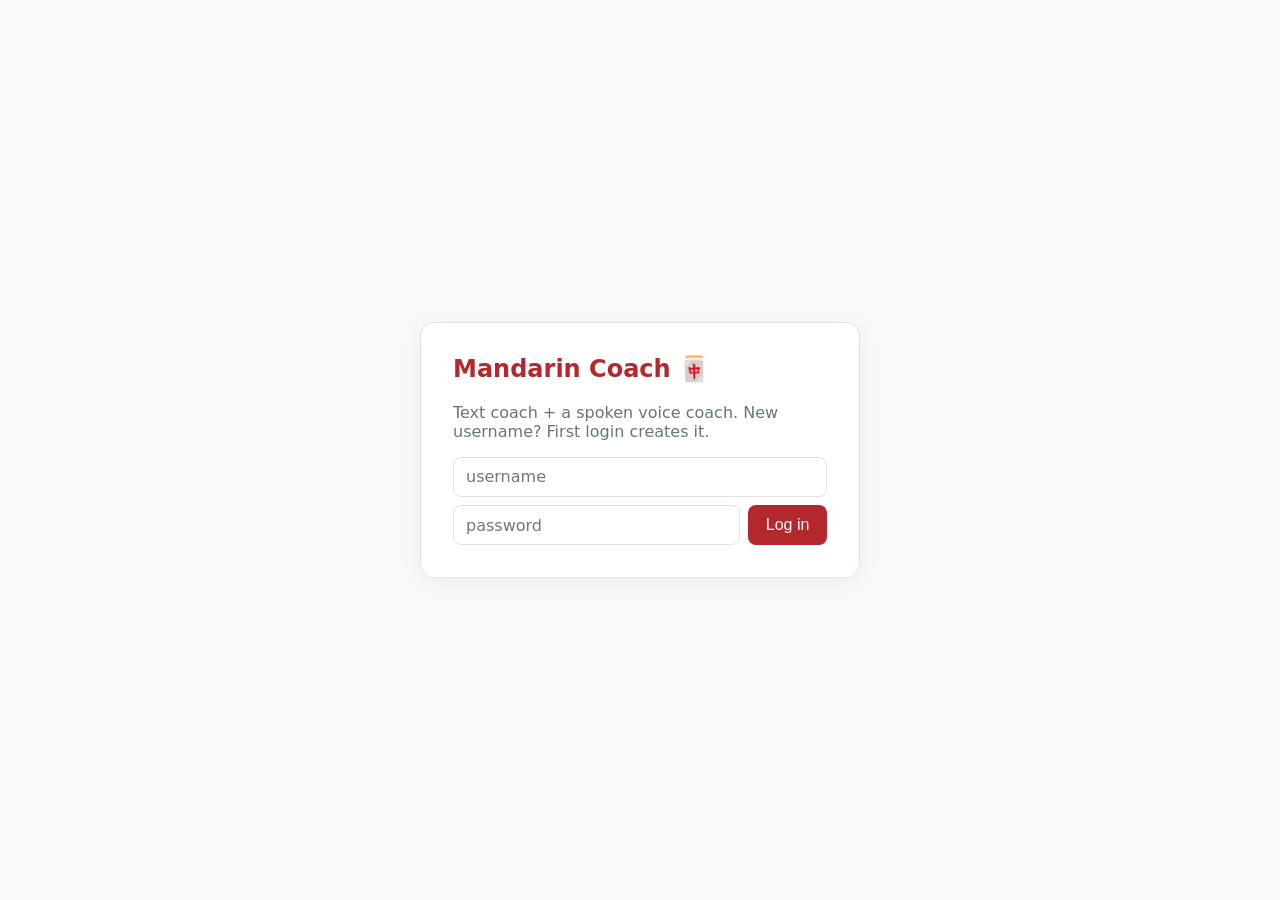
==== app/web_ui/index.html @ 213ce8c2 "Text coach: pīnyīn under the coach's Chinese (toggle) + blockquotes The voice coach shows 汉字 with pī" ====
<!doctype html>
<html lang="en">
<head>
  <meta charset="utf-8" />
  <meta name="viewport" content="width=device-width, initial-scale=1" />
  <title>Mandarin Coach</title>
  <link rel="stylesheet" href="style.css" />
</head>
<body>
  <!-- Login -->
  <section id="login-view" class="view">
    <div class="card">
      <h1>Mandarin Coach 🀄</h1>
      <p class="sub">Text coach + a spoken voice coach. New username? First login creates it.</p>
      <form id="login-form">
        <input id="username" name="username" placeholder="username" autocomplete="username" required />
        <input id="password" name="password" type="password" placeholder="password" autocomplete="current-password" required />
        <button type="submit">Log in</button>
      </form>
      <p id="login-error" class="error" hidden></p>
    </div>
  </section>

  <!-- Onboarding: HSK level -->
  <section id="onboard-view" class="view" hidden>
    <div class="card">
      <h2>Welcome! What's your current Mandarin level?</h2>
      <div class="hsk-options">
        <button data-hsk="HSK 1-2">HSK 1–2 (beginner)</button>
        <button data-hsk="HSK 3-4">HSK 3–4 (intermediate)</button>
        <button data-hsk="HSK 5-6">HSK 5–6 (advanced)</button>
        <button data-hsk="unsure">Not sure</button>
      </div>
    </div>
  </section>

  <!-- Main app -->
  <section id="app-view" class="view" hidden>
    <header>
      <span class="brand">Mandarin Coach</span>
      <nav>
        <button id="tab-pronounce" class="tab active">Pronounce</button>
        <button id="tab-coach" class="tab">Text coach</button>
        <button id="tab-voice" class="tab">Voice coach</button>
      </nav>
      <span class="spacer"></span>
      <span id="whoami" class="muted"></span>
      <button id="logout" class="link">log out</button>
    </header>

    <p id="welcome" class="welcome" hidden></p>

    <!-- Pronunciation coach (default) — compose your own sentence, get it corrected, say it -->
    <div id="pronounce-pane" class="pane">
      <div class="practice">
        <div class="practice-step">
          <label class="step-label">1. Write a sentence in Chinese — your own words.</label>
          <div class="composer">
            <textarea id="pron-input" rows="2" placeholder="e.g. 我昨天去了商店"></textarea>
            <button id="pron-check">Check</button>
          </div>
        </div>

        <div id="pron-target-box" class="practice-step" hidden>
          <label class="step-label">2. Your target — say this out loud.</label>
          <p id="pron-correction" class="correction"></p>
          <div id="pron-syllables" class="syllables"></div>
          <div class="row">
            <button id="pron-hear" class="secondary">🔊 Hear it</button>
            <button id="pron-record">● Record</button>
            <button id="pron-playback" class="secondary" hidden>▶ Hear yourself</button>
            <span id="pron-status" class="muted"></span>
          </div>
        </div>

        <div id="pron-results" class="practice-step" hidden>
          <label class="step-label">3. Your tones</label>
          <div id="pron-score" class="score"></div>
          <canvas id="pron-canvas" width="640" height="180"></canvas>
          <p class="muted canvas-legend">
            <span class="dot red"></span> you &nbsp; <span class="dot grey"></span> target —
            make your line follow the grey line
          </p>
          <div id="pron-result-syllables" class="syllables"></div>
          <p id="pron-note" class="muted"></p>
          <div id="pron-logged" class="logged-list"></div>
        </div>
      </div>
      <audio id="pron-ref-audio"></audio>
      <audio id="pron-take-audio"></audio>
    </div>

    <!-- Text coach -->
    <div id="coach-pane" class="pane" hidden>
      <div id="chat" class="transcript">
        <p class="chat-empty muted">Type a Chinese sentence to get it corrected, or ask a grammar
        question in English — “why do I need 了 here?”. Press <kbd>Enter</kbd> to send,
        <kbd>Shift</kbd>+<kbd>Enter</kbd> for a new line.</p>
      </div>
      <form id="chat-form" class="composer">
        <button id="coach-pinyin" type="button" class="pinyin-toggle" title="Show pīnyīn under the coach's Chinese">拼音</button>
        <textarea id="chat-input" rows="1" placeholder="Type Chinese to check, or ask a question…"></textarea>
        <button type="submit">Send</button>
      </form>
    </div>

    <!-- Voice partner -->
    <div id="voice-pane" class="pane" hidden>
      <div id="voice-transcript" class="transcript">
        <p class="voice-empty muted">Speak Mandarin to chat. Ask a question in English — “why was that wrong?” —
        and the coach explains it. Hold the mic or <kbd>Space</kbd> and talk; both turns show 汉字 with pīnyīn underneath.</p>
      </div>
      <div class="voice-dock">
        <button id="record-btn" class="mic" aria-label="Hold to speak">🎙️</button>
        <div class="voice-meta">
          <span id="voice-status" class="muted">Hold the mic or <kbd>Space</kbd> to speak · release to send</span>
          <div id="voice-mode" class="seg" role="group" aria-label="Response mode"
               title="Auto routes English questions to the coach; Chat always converses; Coach always explains.">
            <button type="button" data-mode="auto" class="on">Auto</button>
            <button type="button" data-mode="converse">Chat</button>
            <button type="button" data-mode="coach">Coach</button>
          </div>
          <button id="voice-reset" class="link">reset conversation</button>
        </div>
      </div>
      <audio id="reply-audio" autoplay></audio>
    </div>
  </section>

  <script src="app.js"></script>
  <script src="practice.js"></script>
</body>
</html>
---- app/web_ui/style.css ----
:root {
  --bg: #faf9f6; --fg: #1f2328; --muted: #6a737d; --accent: #b3282d;
  --user: #eef4ff; --assistant: #fff3f0; --border: #e2e2e2; --card: #fff;
}
* { box-sizing: border-box; }
/* The views use ID selectors with `display: flex`, which override the UA default
   `[hidden] { display: none }`. Without this, show()'s hidden toggle has no visual
   effect and all three views stack (each min-height:100vh) — the login card sits on
   top and the real view is a full screen below it. Force hidden to actually hide. */
[hidden] { display: none !important; }
body { margin: 0; font-family: system-ui, -apple-system, "Segoe UI", Roboto, sans-serif; background: var(--bg); color: var(--fg); }
.view { min-height: 100vh; }
.muted { color: var(--muted); font-size: 0.85rem; }
.error { color: var(--accent); }
.link { background: none; border: none; color: var(--accent); cursor: pointer; text-decoration: underline; font-size: 0.85rem; }

/* Login / onboard cards */
#login-view, #onboard-view { display: flex; align-items: center; justify-content: center; padding: 1rem; }
.card { background: var(--card); border: 1px solid var(--border); border-radius: 14px; padding: 2rem; max-width: 440px; width: 100%; box-shadow: 0 4px 24px rgba(0,0,0,0.05); }
.card h1 { color: var(--accent); margin-top: 0; }
.sub { color: var(--muted); }
form { display: flex; gap: 0.5rem; flex-wrap: wrap; }
input, textarea { flex: 1 1 12rem; padding: 0.6rem 0.75rem; border: 1px solid var(--border); border-radius: 8px; font-size: 1rem; font-family: inherit; }
button { padding: 0.6rem 1.1rem; border: none; border-radius: 8px; background: var(--accent); color: #fff; font-size: 1rem; cursor: pointer; }
button:disabled { opacity: 0.5; cursor: default; }
.hsk-options { display: flex; flex-direction: column; gap: 0.6rem; margin-top: 1rem; }
.hsk-options button { background: #f4f4f4; color: var(--fg); border: 1px solid var(--border); }

/* App shell */
#app-view { display: flex; flex-direction: column; height: 100vh; }
header { display: flex; align-items: center; gap: 0.75rem; padding: 0.6rem 1rem; border-bottom: 1px solid var(--border); background: var(--card); }
.brand { font-weight: 600; color: var(--accent); }
nav { display: flex; gap: 0.25rem; }
.tab { background: transparent; color: var(--fg); padding: 0.4rem 0.8rem; border-radius: 8px; font-size: 0.9rem; }
.tab.active { background: var(--accent); color: #fff; }
.spacer { flex: 1; }
.welcome { margin: 0; padding: 0.6rem 1rem; background: #fff8e6; border-bottom: 1px solid var(--border); font-size: 0.9rem; }

.pane { flex: 1; display: flex; flex-direction: column; min-height: 0; }
.transcript { flex: 1; overflow-y: auto; padding: 1rem; display: flex; flex-direction: column; gap: 0.6rem; max-width: 820px; width: 100%; margin: 0 auto; }
.composer { display: flex; gap: 0.5rem; padding: 0.75rem 1rem; border-top: 1px solid var(--border); background: var(--card); max-width: 820px; width: 100%; margin: 0 auto; align-items: center; }
.composer textarea { resize: none; }

/* 拼音 toggle in the coach composer — off looks like a chip, on lights up like a tab. */
.pinyin-toggle { flex: 0 0 auto; background: var(--card); color: var(--muted); border: 1px solid var(--border); padding: 0.5rem 0.7rem; border-radius: 8px; font-size: 0.95rem; }
.pinyin-toggle.on { background: var(--accent); color: #fff; border-color: var(--accent); }

.turn { padding: 0.6rem 0.85rem; border-radius: 10px; border: 1px solid var(--border); max-width: 90%; }
.turn.user { background: var(--user); align-self: flex-end; }
.turn.assistant { background: var(--assistant); align-self: flex-start; }
.turn .role { font-size: 0.7rem; text-transform: uppercase; color: var(--muted); letter-spacing: 0.05em; }
.turn .body { line-height: 1.5; white-space: pre-wrap; }
.turn .logged { font-size: 0.75rem; color: var(--accent); margin-top: 0.35rem; }

/* Text-coach empty state — mirrors the voice pane's intro so the tab isn't a blank void. */
.chat-empty { text-align: center; margin: auto; max-width: 34rem; line-height: 1.7; }

/* "Thinking" indicator: three dots that fade in sequence while the coach replies. */
.typing { display: inline-flex; gap: 0.28rem; align-items: center; padding: 0.15rem 0; }
.typing span { width: 0.42rem; height: 0.42rem; border-radius: 50%; background: var(--muted); opacity: 0.35; animation: typing-blink 1.2s infinite ease-in-out; }
.typing span:nth-child(2) { animation-delay: 0.2s; }
.typing span:nth-child(3) { animation-delay: 0.4s; }
@keyframes typing-blink { 0%, 60%, 100% { opacity: 0.3; } 30% { opacity: 1; } }

/* Markdown-rendered coach replies. Block elements own their spacing, so drop the
   pre-wrap that plain-text turns use. Tight first/last margins keep the bubble snug. */
.turn .body.md { white-space: normal; }
.turn .body.md > :first-child { margin-top: 0; }
.turn .body.md > :last-child { margin-bottom: 0; }
.turn .body.md p { margin: 0 0 0.6rem; }
.turn .body.md ul, .turn .body.md ol { margin: 0.3rem 0 0.6rem; padding-left: 1.4rem; }
.turn .body.md li { margin: 0.15rem 0; }
.turn .body.md li::marker { color: var(--muted); }
.turn .body.md h3, .turn .body.md h4 { margin: 0.7rem 0 0.35rem; line-height: 1.3; }
.turn .body.md h3 { font-size: 1.05rem; }
.turn .body.md h4 { font-size: 0.95rem; }
.turn .body.md strong { font-weight: 650; }
.turn .body.md a { color: var(--accent); }
.turn .body.md code { font-family: ui-monospace, Menlo, monospace; font-size: 0.9em; background: #f0f0f0; border-radius: 4px; padding: 0.05rem 0.3rem; }
.turn .body.md pre { background: #f5f5f5; border: 1px solid var(--border); border-radius: 8px; padding: 0.6rem 0.75rem; overflow-x: auto; margin: 0.4rem 0 0.6rem; }
.turn .body.md pre code { background: none; padding: 0; font-size: 0.85em; }
/* pīnyīn under the coach's 汉字 (ruby). Extra line-height only when it's on, so stacked
   pinyin never collides with the line above; code/pre keep their verbatim look. */
.turn .body.md.pinyin { line-height: 2.0; }
.turn .body.md ruby { ruby-position: under; -webkit-ruby-position: under; }
.turn .body.md rt { font-size: 0.62em; color: var(--muted); font-weight: 400; letter-spacing: 0.02em; }
.turn .body.md hr { border: none; border-top: 1px solid var(--border); margin: 0.8rem 0; }
.turn .body.md blockquote { margin: 0.4rem 0 0.6rem; padding: 0.15rem 0 0.15rem 0.8rem; border-left: 3px solid var(--border); }
.turn .body.md blockquote p { margin: 0.15rem 0; }
/* Tables scroll inside their own box so a wide one never widens the chat bubble. */
.turn .body.md table { display: block; overflow-x: auto; border-collapse: collapse; margin: 0.4rem 0 0.7rem; font-size: 0.92em; }
.turn .body.md th, .turn .body.md td { border: 1px solid var(--border); padding: 0.35rem 0.6rem; text-align: left; vertical-align: top; }
.turn .body.md thead th { background: #f5f0ee; font-weight: 650; }
.turn .body.md tbody tr:nth-child(even) { background: rgba(0,0,0,0.02); }

/* 汉字 with pīnyīn underneath each character (ruby). Extra line-height so stacked
   ruby lines never collide when a bubble wraps to multiple rows. */
.turn .body.ruby { font-size: 1.35rem; line-height: 2.5; white-space: normal; }
.turn .body.ruby ruby { ruby-position: under; -webkit-ruby-position: under; margin: 0 0.03em; }
.turn .body.ruby rt { font-size: 0.6em; color: var(--muted); font-weight: 400; letter-spacing: 0.02em; }

/* Voice partner dock — a big hold-to-talk mic */
.voice-empty { text-align: center; margin: auto; max-width: 32rem; line-height: 1.7; }
.voice-dock { display: flex; flex-direction: column; align-items: center; gap: 0.5rem; padding: 1rem; border-top: 1px solid var(--border); background: var(--card); }
button.mic { width: 76px; height: 76px; border-radius: 50%; font-size: 1.9rem; padding: 0; display: grid; place-items: center; box-shadow: 0 3px 10px rgba(179,40,45,0.28); user-select: none; touch-action: none; transition: transform 0.08s ease; }
button.mic:active { transform: scale(0.94); }
button.mic.recording { animation: mic-pulse 1.1s ease-in-out infinite; }
@keyframes mic-pulse { 0%, 100% { box-shadow: 0 0 0 0 rgba(179,40,45,0.5); } 50% { box-shadow: 0 0 0 14px rgba(179,40,45,0); } }
.voice-meta { display: flex; align-items: center; gap: 0.85rem; flex-wrap: wrap; justify-content: center; }

/* Response-mode toggle (Auto / Chat / Coach). */
.seg { display: inline-flex; border: 1px solid var(--border); border-radius: 999px; overflow: hidden; }
.seg button { background: var(--card); border: none; padding: 0.2rem 0.7rem; font-size: 0.8rem; color: var(--muted); cursor: pointer; }
.seg button + button { border-left: 1px solid var(--border); }
.seg button.on { background: var(--accent); color: #fff; }

/* Coach (explanation) turns: English prose, so drop the big ruby line-height and mark them. */
.turn.coach { border-left: 3px solid var(--accent); background: var(--card); }
.turn.coach .body.ruby { font-size: 1rem; line-height: 1.6; }
.turn.coach .body.ruby rt { font-size: 0.72em; }
kbd { font-family: ui-monospace, Menlo, monospace; font-size: 0.75rem; background: #f0f0f0; border: 1px solid var(--border); border-bottom-width: 2px; border-radius: 5px; padding: 0.05rem 0.35rem; color: var(--fg); }

/* Pronunciation coach */
#pronounce-pane { overflow-y: auto; }
.practice { max-width: 820px; width: 100%; margin: 0 auto; padding: 1rem; display: flex; flex-direction: column; gap: 1.25rem; }
.practice-step { display: flex; flex-direction: column; gap: 0.6rem; }
.step-label { font-weight: 600; font-size: 0.9rem; color: var(--muted); }
.practice .row { display: flex; align-items: center; gap: 0.6rem; flex-wrap: wrap; }
button.secondary { background: #f4f4f4; color: var(--fg); border: 1px solid var(--border); }
#pron-record.recording { background: #555; }
.correction { font-size: 1.15rem; margin: 0; }

.syllables { display: flex; flex-wrap: wrap; gap: 0.5rem; }
.syl { border: 1px solid var(--border); border-radius: 10px; padding: 0.4rem 0.7rem; text-align: center; min-width: 3.2rem; }
.syl .h { font-size: 1.4rem; line-height: 1.2; }
.syl .p { font-size: 0.8rem; color: var(--muted); }
.syl.good { background: #eaf7ee; border-color: #9bd6ac; }
.syl.weak { background: #fff6e5; border-color: #f0cd7a; }
.syl.bad  { background: #fdecec; border-color: #e6a3a3; }
.syl.bad .p { color: var(--accent); }

.score { font-size: 1.3rem; font-weight: 700; color: var(--accent); }
#pron-canvas { width: 100%; max-width: 640px; height: 180px; background: #fff; border: 1px solid var(--border); border-radius: 8px; }
.canvas-legend .dot { display: inline-block; width: 0.7rem; height: 0.7rem; border-radius: 50%; vertical-align: middle; }
.canvas-legend .dot.red { background: #b3282d; }
.canvas-legend .dot.grey { background: #9aa1a8; }
.logged-list { display: flex; flex-direction: column; gap: 0.3rem; }
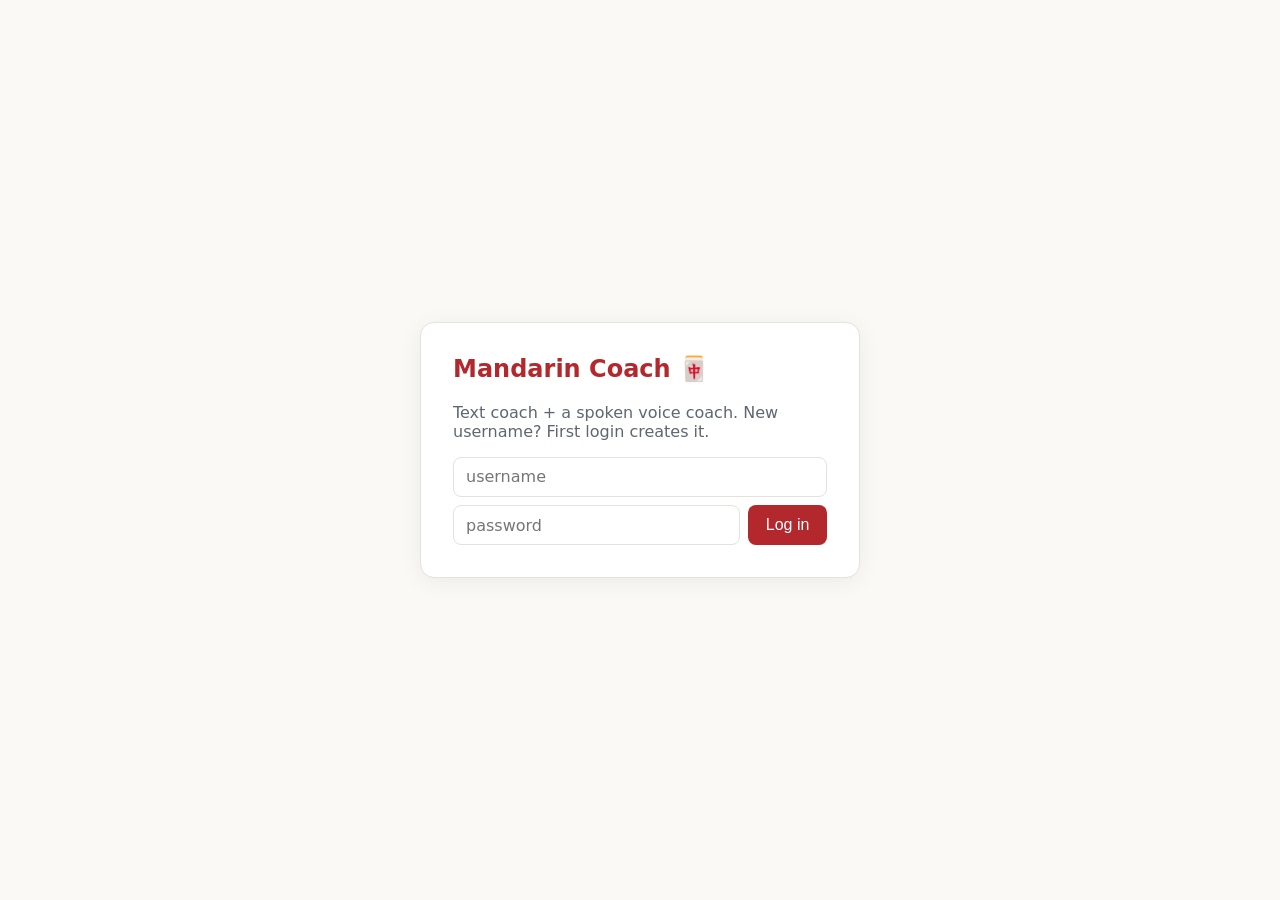
==== commit 7efb7af1: "UI foundation: design tokens, dark mode, a11y + responsive pass Refactor all colours into a light/da" ====
--- a/app/web_ui/index.html
+++ b/app/web_ui/index.html
@@ -5,6 +5,14 @@
   <meta name="viewport" content="width=device-width, initial-scale=1" />
   <title>Mandarin Coach</title>
   <link rel="stylesheet" href="style.css" />
+  <!-- Apply a saved theme before first paint so there's no light->dark flash. No saved
+       choice => leave it to the CSS prefers-color-scheme default. -->
+  <script>
+    (function () {
+      var t = localStorage.getItem("theme");
+      if (t === "dark" || t === "light") document.documentElement.setAttribute("data-theme", t);
+    })();
+  </script>
 </head>
 <body>
   <!-- Login -->
@@ -45,10 +53,19 @@
       </nav>
       <span class="spacer"></span>
       <span id="whoami" class="muted"></span>
+      <button id="theme-toggle" class="icon-btn" title="Toggle light / dark" aria-label="Toggle light or dark theme">🌙</button>
       <button id="logout" class="link">log out</button>
     </header>
 
-    <p id="welcome" class="welcome" hidden></p>
+    <!-- Top bar: welcome stat (left) + the pīnyīn switch (right, Text-coach tab only). -->
+    <div id="topbar" class="topbar" hidden>
+      <p id="welcome" class="welcome-text" hidden></p>
+      <button id="coach-pinyin" type="button" class="pinyin-switch on" role="switch" aria-checked="true" hidden
+              title="Show pīnyīn (pronunciation) under the coach's Chinese">
+        <span class="ps-label">拼音 Show pīnyīn</span>
+        <span class="ps-track"><span class="ps-knob"></span></span>
+      </button>
+    </div>
 
     <!-- Pronunciation coach (default) — compose your own sentence, get it corrected, say it -->
     <div id="pronounce-pane" class="pane">
@@ -98,7 +115,6 @@
         <kbd>Shift</kbd>+<kbd>Enter</kbd> for a new line.</p>
       </div>
       <form id="chat-form" class="composer">
-        <button id="coach-pinyin" type="button" class="pinyin-toggle" title="Show pīnyīn under the coach's Chinese">拼音</button>
         <textarea id="chat-input" rows="1" placeholder="Type Chinese to check, or ask a question…"></textarea>
         <button type="submit">Send</button>
       </form>
--- a/app/web_ui/style.css
+++ b/app/web_ui/style.css
@@ -1,30 +1,81 @@
+/* ---------------------------------------------------------------------------
+   Design tokens. Light is the default in :root; dark is applied either by the
+   OS (prefers-color-scheme) when the user hasn't chosen, or explicitly via a
+   data-theme attribute the header toggle stamps on <html> (which wins both ways).
+--------------------------------------------------------------------------- */
 :root {
-  --bg: #faf9f6; --fg: #1f2328; --muted: #6a737d; --accent: #b3282d;
-  --user: #eef4ff; --assistant: #fff3f0; --border: #e2e2e2; --card: #fff;
-}
+  /* surfaces */
+  --bg: #faf9f6; --card: #ffffff; --surface: #f3f1ec; --border: #e4e2dd;
+  --stripe: rgba(0,0,0,0.02); --code-bg: #f0eeea; --shadow: rgba(0,0,0,0.06);
+  /* text */
+  --fg: #1f2328; --muted: #5f6670;
+  /* brand */
+  --accent: #b3282d; --accent-fg: #ffffff; --accent-weak: #fbeceb;
+  /* chat bubbles */
+  --user: var(--accent-weak); --assistant: #ffffff;
+  /* controls */
+  --track-off: #d0d0d0; --knob: #ffffff;
+  /* pronunciation status */
+  --good-bg: #eaf7ee; --good-border: #9bd6ac;
+  --weak-bg: #fff6e5; --weak-border: #f0cd7a;
+  --bad-bg: #fdecec;  --bad-border: #e6a3a3;
+}
+/* Dark tokens, factored once and applied to both the OS-auto case (no explicit
+   choice) and the explicit data-theme="dark" case. */
+@media (prefers-color-scheme: dark) {
+  :root:not([data-theme]) {
+    --bg: #15171c; --card: #1e2128; --surface: #262a31; --border: #333842;
+    --stripe: rgba(255,255,255,0.03); --code-bg: #2a2e35; --shadow: rgba(0,0,0,0.4);
+    --fg: #e6e8eb; --muted: #9aa1ab;
+    --accent: #e0565b; --accent-fg: #ffffff; --accent-weak: #38242a;
+    --assistant: #1e2128;
+    --track-off: #454b55; --knob: #e6e8eb;
+    --good-bg: #17301f; --good-border: #2f6b45;
+    --weak-bg: #322b18; --weak-border: #6f5f2a;
+    --bad-bg: #331f20;  --bad-border: #6f3a3d;
+  }
+}
+:root[data-theme="dark"] {
+  --bg: #15171c; --card: #1e2128; --surface: #262a31; --border: #333842;
+  --stripe: rgba(255,255,255,0.03); --code-bg: #2a2e35; --shadow: rgba(0,0,0,0.4);
+  --fg: #e6e8eb; --muted: #9aa1ab;
+  --accent: #e0565b; --accent-fg: #ffffff; --accent-weak: #38242a;
+  --assistant: #1e2128;
+  --track-off: #454b55; --knob: #e6e8eb;
+  --good-bg: #17301f; --good-border: #2f6b45;
+  --weak-bg: #322b18; --weak-border: #6f5f2a;
+  --bad-bg: #331f20;  --bad-border: #6f3a3d;
+}
+
 * { box-sizing: border-box; }
 /* The views use ID selectors with `display: flex`, which override the UA default
    `[hidden] { display: none }`. Without this, show()'s hidden toggle has no visual
    effect and all three views stack (each min-height:100vh) — the login card sits on
    top and the real view is a full screen below it. Force hidden to actually hide. */
 [hidden] { display: none !important; }
+html { color-scheme: light dark; }
 body { margin: 0; font-family: system-ui, -apple-system, "Segoe UI", Roboto, sans-serif; background: var(--bg); color: var(--fg); }
 .view { min-height: 100vh; }
 .muted { color: var(--muted); font-size: 0.85rem; }
 .error { color: var(--accent); }
 .link { background: none; border: none; color: var(--accent); cursor: pointer; text-decoration: underline; font-size: 0.85rem; }
 
+/* Keyboard focus: a clear ring for everything interactive (mouse clicks stay clean
+   via :focus-visible). Sits above accent-filled buttons where a default outline vanishes. */
+:focus-visible { outline: 2px solid var(--accent); outline-offset: 2px; border-radius: 4px; }
+button:focus-visible, .tab:focus-visible, .seg button:focus-visible { outline-offset: 3px; }
+
 /* Login / onboard cards */
 #login-view, #onboard-view { display: flex; align-items: center; justify-content: center; padding: 1rem; }
-.card { background: var(--card); border: 1px solid var(--border); border-radius: 14px; padding: 2rem; max-width: 440px; width: 100%; box-shadow: 0 4px 24px rgba(0,0,0,0.05); }
+.card { background: var(--card); border: 1px solid var(--border); border-radius: 14px; padding: 2rem; max-width: 440px; width: 100%; box-shadow: 0 4px 24px var(--shadow); }
 .card h1 { color: var(--accent); margin-top: 0; }
 .sub { color: var(--muted); }
 form { display: flex; gap: 0.5rem; flex-wrap: wrap; }
-input, textarea { flex: 1 1 12rem; padding: 0.6rem 0.75rem; border: 1px solid var(--border); border-radius: 8px; font-size: 1rem; font-family: inherit; }
-button { padding: 0.6rem 1.1rem; border: none; border-radius: 8px; background: var(--accent); color: #fff; font-size: 1rem; cursor: pointer; }
+input, textarea { flex: 1 1 12rem; padding: 0.6rem 0.75rem; border: 1px solid var(--border); border-radius: 8px; font-size: 1rem; font-family: inherit; background: var(--card); color: var(--fg); }
+button { padding: 0.6rem 1.1rem; border: none; border-radius: 8px; background: var(--accent); color: var(--accent-fg); font-size: 1rem; cursor: pointer; }
 button:disabled { opacity: 0.5; cursor: default; }
 .hsk-options { display: flex; flex-direction: column; gap: 0.6rem; margin-top: 1rem; }
-.hsk-options button { background: #f4f4f4; color: var(--fg); border: 1px solid var(--border); }
+.hsk-options button { background: var(--surface); color: var(--fg); border: 1px solid var(--border); }
 
 /* App shell */
 #app-view { display: flex; flex-direction: column; height: 100vh; }
@@ -32,25 +83,43 @@
 .brand { font-weight: 600; color: var(--accent); }
 nav { display: flex; gap: 0.25rem; }
 .tab { background: transparent; color: var(--fg); padding: 0.4rem 0.8rem; border-radius: 8px; font-size: 0.9rem; }
-.tab.active { background: var(--accent); color: #fff; }
+.tab.active { background: var(--accent); color: var(--accent-fg); }
 .spacer { flex: 1; }
-.welcome { margin: 0; padding: 0.6rem 1rem; background: #fff8e6; border-bottom: 1px solid var(--border); font-size: 0.9rem; }
+/* Theme (light/dark) toggle — an icon button in the header meta. */
+.icon-btn { background: transparent; color: var(--muted); border: 1px solid var(--border); border-radius: 8px; padding: 0.3rem 0.5rem; font-size: 1rem; line-height: 1; cursor: pointer; }
+.icon-btn:hover { color: var(--fg); }
 
 .pane { flex: 1; display: flex; flex-direction: column; min-height: 0; }
 .transcript { flex: 1; overflow-y: auto; padding: 1rem; display: flex; flex-direction: column; gap: 0.6rem; max-width: 820px; width: 100%; margin: 0 auto; }
-.composer { display: flex; gap: 0.5rem; padding: 0.75rem 1rem; border-top: 1px solid var(--border); background: var(--card); max-width: 820px; width: 100%; margin: 0 auto; align-items: center; }
-.composer textarea { resize: none; }
-
-/* 拼音 toggle in the coach composer — off looks like a chip, on lights up like a tab. */
-.pinyin-toggle { flex: 0 0 auto; background: var(--card); color: var(--muted); border: 1px solid var(--border); padding: 0.5rem 0.7rem; border-radius: 8px; font-size: 0.95rem; }
-.pinyin-toggle.on { background: var(--accent); color: #fff; border-color: var(--accent); }
-
-.turn { padding: 0.6rem 0.85rem; border-radius: 10px; border: 1px solid var(--border); max-width: 90%; }
+.composer { display: flex; gap: 0.5rem; padding: 0.75rem 1rem; border-top: 1px solid var(--border); background: var(--card); max-width: 820px; width: 100%; margin: 0 auto; align-items: flex-end; }
+.composer textarea { resize: none; max-height: 40vh; overflow-y: auto; }
+
+/* Top bar: welcome stat on the left, pīnyīn switch pushed to the right. */
+.topbar { display: flex; align-items: center; gap: 0.75rem; padding: 0.4rem 1rem; background: var(--surface); border-bottom: 1px solid var(--border); }
+.topbar .welcome-text { margin: 0; font-size: 0.9rem; }
+.topbar .pinyin-switch { margin-left: auto; }
+
+/* 拼音 switch: a labelled on/off toggle so it's obvious it shows/hides pronunciation. */
+.pinyin-switch { display: inline-flex; align-items: center; gap: 0.5rem; background: transparent; border: none; padding: 0.2rem 0.3rem; cursor: pointer; font-size: 0.9rem; }
+.pinyin-switch .ps-label { color: var(--muted); font-weight: 600; transition: color 0.15s ease; }
+.pinyin-switch.on .ps-label { color: var(--accent); }
+.pinyin-switch .ps-track { position: relative; flex: 0 0 auto; width: 38px; height: 22px; border-radius: 999px; background: var(--track-off); transition: background 0.15s ease; }
+.pinyin-switch.on .ps-track { background: var(--accent); }
+.pinyin-switch .ps-knob { position: absolute; top: 2px; left: 2px; width: 18px; height: 18px; border-radius: 50%; background: var(--knob); box-shadow: 0 1px 2px rgba(0,0,0,0.3); transition: transform 0.15s ease; }
+.pinyin-switch.on .ps-knob { transform: translateX(16px); }
+
+.turn { padding: 0.6rem 0.85rem; border-radius: 10px; border: 1px solid var(--border); max-width: 90%; position: relative; }
 .turn.user { background: var(--user); align-self: flex-end; }
 .turn.assistant { background: var(--assistant); align-self: flex-start; }
 .turn .role { font-size: 0.7rem; text-transform: uppercase; color: var(--muted); letter-spacing: 0.05em; }
 .turn .body { line-height: 1.5; white-space: pre-wrap; }
-.turn .logged { font-size: 0.75rem; color: var(--accent); margin-top: 0.35rem; }
+
+/* Shared "logged to your error corpus" chip — used by the chat, pronounce and voice panes. */
+.logged { font-size: 0.75rem; color: var(--accent); margin-top: 0.35rem; }
+
+/* Copy button on coach replies — subtle until the bubble is hovered. */
+.copy-btn { position: absolute; top: 0.35rem; right: 0.4rem; background: var(--surface); color: var(--muted); border: 1px solid var(--border); border-radius: 6px; font-size: 0.7rem; padding: 0.1rem 0.4rem; cursor: pointer; opacity: 0; transition: opacity 0.12s ease; }
+.turn:hover .copy-btn, .copy-btn:focus-visible { opacity: 1; }
 
 /* Text-coach empty state — mirrors the voice pane's intro so the tab isn't a blank void. */
 .chat-empty { text-align: center; margin: auto; max-width: 34rem; line-height: 1.7; }
@@ -76,8 +145,8 @@
 .turn .body.md h4 { font-size: 0.95rem; }
 .turn .body.md strong { font-weight: 650; }
 .turn .body.md a { color: var(--accent); }
-.turn .body.md code { font-family: ui-monospace, Menlo, monospace; font-size: 0.9em; background: #f0f0f0; border-radius: 4px; padding: 0.05rem 0.3rem; }
-.turn .body.md pre { background: #f5f5f5; border: 1px solid var(--border); border-radius: 8px; padding: 0.6rem 0.75rem; overflow-x: auto; margin: 0.4rem 0 0.6rem; }
+.turn .body.md code { font-family: ui-monospace, Menlo, monospace; font-size: 0.9em; background: var(--code-bg); border-radius: 4px; padding: 0.05rem 0.3rem; }
+.turn .body.md pre { background: var(--code-bg); border: 1px solid var(--border); border-radius: 8px; padding: 0.6rem 0.75rem; overflow-x: auto; margin: 0.4rem 0 0.6rem; }
 .turn .body.md pre code { background: none; padding: 0; font-size: 0.85em; }
 /* pīnyīn under the coach's 汉字 (ruby). Extra line-height only when it's on, so stacked
    pinyin never collides with the line above; code/pre keep their verbatim look. */
@@ -90,8 +159,8 @@
 /* Tables scroll inside their own box so a wide one never widens the chat bubble. */
 .turn .body.md table { display: block; overflow-x: auto; border-collapse: collapse; margin: 0.4rem 0 0.7rem; font-size: 0.92em; }
 .turn .body.md th, .turn .body.md td { border: 1px solid var(--border); padding: 0.35rem 0.6rem; text-align: left; vertical-align: top; }
-.turn .body.md thead th { background: #f5f0ee; font-weight: 650; }
-.turn .body.md tbody tr:nth-child(even) { background: rgba(0,0,0,0.02); }
+.turn .body.md thead th { background: var(--surface); font-weight: 650; }
+.turn .body.md tbody tr:nth-child(even) { background: var(--stripe); }
 
 /* 汉字 with pīnyīn underneath each character (ruby). Extra line-height so stacked
    ruby lines never collide when a bubble wraps to multiple rows. */
@@ -112,13 +181,13 @@
 .seg { display: inline-flex; border: 1px solid var(--border); border-radius: 999px; overflow: hidden; }
 .seg button { background: var(--card); border: none; padding: 0.2rem 0.7rem; font-size: 0.8rem; color: var(--muted); cursor: pointer; }
 .seg button + button { border-left: 1px solid var(--border); }
-.seg button.on { background: var(--accent); color: #fff; }
+.seg button.on { background: var(--accent); color: var(--accent-fg); }
 
 /* Coach (explanation) turns: English prose, so drop the big ruby line-height and mark them. */
 .turn.coach { border-left: 3px solid var(--accent); background: var(--card); }
 .turn.coach .body.ruby { font-size: 1rem; line-height: 1.6; }
 .turn.coach .body.ruby rt { font-size: 0.72em; }
-kbd { font-family: ui-monospace, Menlo, monospace; font-size: 0.75rem; background: #f0f0f0; border: 1px solid var(--border); border-bottom-width: 2px; border-radius: 5px; padding: 0.05rem 0.35rem; color: var(--fg); }
+kbd { font-family: ui-monospace, Menlo, monospace; font-size: 0.75rem; background: var(--code-bg); border: 1px solid var(--border); border-bottom-width: 2px; border-radius: 5px; padding: 0.05rem 0.35rem; color: var(--fg); }
 
 /* Pronunciation coach */
 #pronounce-pane { overflow-y: auto; }
@@ -126,22 +195,63 @@
 .practice-step { display: flex; flex-direction: column; gap: 0.6rem; }
 .step-label { font-weight: 600; font-size: 0.9rem; color: var(--muted); }
 .practice .row { display: flex; align-items: center; gap: 0.6rem; flex-wrap: wrap; }
-button.secondary { background: #f4f4f4; color: var(--fg); border: 1px solid var(--border); }
-#pron-record.recording { background: #555; }
+button.secondary { background: var(--surface); color: var(--fg); border: 1px solid var(--border); }
 .correction { font-size: 1.15rem; margin: 0; }
 
 .syllables { display: flex; flex-wrap: wrap; gap: 0.5rem; }
 .syl { border: 1px solid var(--border); border-radius: 10px; padding: 0.4rem 0.7rem; text-align: center; min-width: 3.2rem; }
 .syl .h { font-size: 1.4rem; line-height: 1.2; }
 .syl .p { font-size: 0.8rem; color: var(--muted); }
-.syl.good { background: #eaf7ee; border-color: #9bd6ac; }
-.syl.weak { background: #fff6e5; border-color: #f0cd7a; }
-.syl.bad  { background: #fdecec; border-color: #e6a3a3; }
+.syl.good { background: var(--good-bg); border-color: var(--good-border); }
+.syl.weak { background: var(--weak-bg); border-color: var(--weak-border); }
+.syl.bad  { background: var(--bad-bg); border-color: var(--bad-border); }
 .syl.bad .p { color: var(--accent); }
 
 .score { font-size: 1.3rem; font-weight: 700; color: var(--accent); }
-#pron-canvas { width: 100%; max-width: 640px; height: 180px; background: #fff; border: 1px solid var(--border); border-radius: 8px; }
+#pron-canvas { width: 100%; max-width: 640px; height: 180px; background: var(--card); border: 1px solid var(--border); border-radius: 8px; }
 .canvas-legend .dot { display: inline-block; width: 0.7rem; height: 0.7rem; border-radius: 50%; vertical-align: middle; }
-.canvas-legend .dot.red { background: #b3282d; }
+.canvas-legend .dot.red { background: var(--accent); }
 .canvas-legend .dot.grey { background: #9aa1a8; }
 .logged-list { display: flex; flex-direction: column; gap: 0.3rem; }
+
+/* Progress / errors dashboard */
+#progress-pane { overflow-y: auto; }
+.progress { max-width: 820px; width: 100%; margin: 0 auto; padding: 1rem; display: flex; flex-direction: column; gap: 1.25rem; }
+.progress h2 { margin: 0; font-size: 1.15rem; }
+.progress-empty { text-align: center; margin: 3rem auto; max-width: 30rem; line-height: 1.7; }
+.stat-total { font-size: 2rem; font-weight: 700; color: var(--accent); }
+.cat-list { display: flex; flex-direction: column; gap: 0.5rem; }
+.cat-row { display: grid; grid-template-columns: 8.5rem 1fr auto; align-items: center; gap: 0.6rem; }
+.cat-name { font-size: 0.9rem; text-transform: capitalize; }
+.cat-bar { height: 0.7rem; border-radius: 999px; background: var(--surface); overflow: hidden; }
+.cat-bar > span { display: block; height: 100%; background: var(--accent); border-radius: 999px; }
+.cat-meta { font-size: 0.8rem; color: var(--muted); white-space: nowrap; }
+.trend-up { color: var(--accent); }
+.trend-down { color: #2f8f57; }
+.err-list { display: flex; flex-direction: column; gap: 0.6rem; }
+.err-card { border: 1px solid var(--border); border-radius: 10px; padding: 0.6rem 0.8rem; background: var(--card); }
+.err-card .err-head { display: flex; gap: 0.5rem; align-items: baseline; justify-content: space-between; }
+.err-cat { font-size: 0.7rem; text-transform: uppercase; letter-spacing: 0.05em; color: var(--muted); }
+.err-fix { font-size: 1rem; margin: 0.2rem 0; }
+.err-fix .wrong { color: var(--accent); text-decoration: line-through; }
+.err-fix .right { color: var(--fg); }
+.err-note { font-size: 0.85rem; color: var(--muted); margin: 0.2rem 0 0; }
+.badge-voice { font-size: 0.65rem; border: 1px solid var(--border); border-radius: 999px; padding: 0 0.4rem; color: var(--muted); }
+
+/* Reduced-motion: honour the OS setting — kill the mic pulse + typing animation. */
+@media (prefers-reduced-motion: reduce) {
+  *, *::before, *::after { animation-duration: 0.001ms !important; animation-iteration-count: 1 !important; transition-duration: 0.001ms !important; }
+}
+
+/* Narrow screens: keep the header on one row, let the content breathe, fluid canvas. */
+@media (max-width: 560px) {
+  header { flex-wrap: wrap; gap: 0.4rem 0.6rem; padding: 0.5rem 0.75rem; }
+  header .brand { flex: 1 1 100%; }
+  nav { gap: 0.15rem; }
+  .tab { padding: 0.35rem 0.6rem; font-size: 0.85rem; }
+  #whoami { display: none; }
+  .transcript, .composer, .practice, .progress { padding-left: 0.75rem; padding-right: 0.75rem; }
+  .turn { max-width: 100%; }
+  .cat-row { grid-template-columns: 6.5rem 1fr auto; }
+  .topbar .ps-label { display: none; }  /* keep just the switch on tiny screens */
+}
